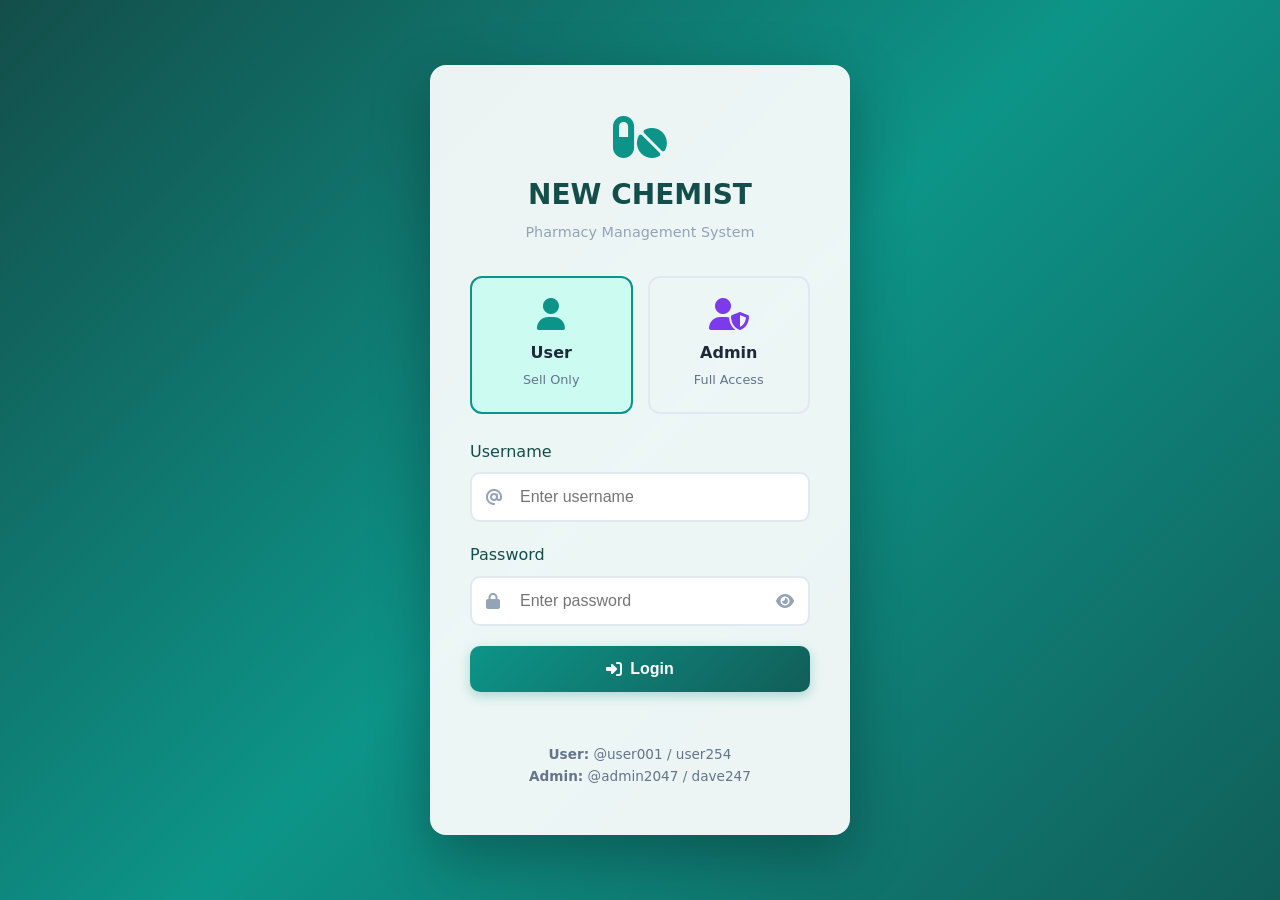
==== login.html @ 8d83b83c "Add files via upload" ====
<!DOCTYPE html>
<html lang="en">
<head>
    <meta charset="UTF-8">
    <meta name="viewport" content="width=device-width, initial-scale=1.0">
    <title>Login - New Chemist</title>
    <link rel="stylesheet" href="https://cdnjs.cloudflare.com/ajax/libs/font-awesome/6.5.1/css/all.min.css" />
    <link rel="stylesheet" href="style.css" />
    <style>
        body {
            background: linear-gradient(-45deg, #134e4a, #0d9488, #115e59, #0f766e);
            background-size: 400% 400%;
            animation: loginGradient 15s ease infinite;
        }
        
        @keyframes loginGradient {
            0% { background-position: 0% 50%; }
            50% { background-position: 100% 50%; }
            100% { background-position: 0% 50%; }
        }
        
        body::before {
            content: '';
            position: fixed;
            top: 0;
            left: 0;
            width: 100%;
            height: 100%;
            background: rgba(15, 23, 42, 0.5);
            z-index: -1;
        }
        
        .login-container {
            background: rgba(255, 255, 255, 0.92);
            box-shadow: 0 20px 60px rgba(0,0,0,0.3);
        }
        
        .role-selection {
            display: grid;
            grid-template-columns: 1fr 1fr;
            gap: 15px;
            margin-bottom: 25px;
        }
        .role-card {
            padding: 20px;
            border: 2px solid #e2e8f0;
            border-radius: 12px;
            text-align: center;
            cursor: pointer;
            transition: all 0.3s;
        }
        .role-card:hover {
            border-color: #0d9488;
            background: #f0fdfa;
        }
        .role-card.selected {
            border-color: #0d9488;
            background: #ccfbf1;
        }
        .role-card i {
            font-size: 2rem;
            margin-bottom: 10px;
            display: block;
        }
        .role-card.user-card i { color: #0d9488; }
        .role-card.admin-card i { color: #7c3aed; }
        .role-card span {
            display: block;
            font-weight: 600;
            color: #1e293b;
        }
        .role-card small {
            color: #64748b;
            font-size: 0.8rem;
        }
        .user-role { color: #0d9488; }
        .admin-role { color: #7c3aed; }
    </style>
</head>
<body>
    <div class="login-page">
        <div class="login-container">
            <div class="login-header">
                <i class="fa-solid fa-pills"></i>
                <h1>NEW CHEMIST</h1>
                <p>Pharmacy Management System</p>
            </div>

            <div class="role-selection">
                <div class="role-card user-card" onclick="selectRole('user')">
                    <i class="fa-solid fa-user"></i>
                    <span>User</span>
                    <small>Sell Only</small>
                </div>
                <div class="role-card admin-card" onclick="selectRole('admin')">
                    <i class="fa-solid fa-user-shield"></i>
                    <span>Admin</span>
                    <small>Full Access</small>
                </div>
            </div>

            <form id="loginForm" class="login-form">
                <div class="form-group">
                    <label>Username</label>
                    <div class="input-group">
                        <i class="fa-solid fa-at"></i>
                        <input type="text" id="username" placeholder="Enter username" required />
                    </div>
                </div>
                <div class="form-group">
                    <label>Password</label>
                    <div class="input-group">
                        <i class="fa-solid fa-lock"></i>
                        <input type="password" id="password" placeholder="Enter password" required />
                        <i class="fa-solid fa-eye toggle-password" onclick="togglePassword()"></i>
                    </div>
                </div>
                <button type="submit" class="btn-login">
                    <i class="fa-solid fa-sign-in-alt"></i> Login
                </button>
                <p id="loginError" class="error-message"></p>
            </form>

            <p style="text-align: center; margin-top: 20px; color: #64748b; font-size: 0.85rem;">
                <b>User:</b> @user001 / user254<br>
                <b>Admin:</b> @admin2047 / dave247
            </p>
        </div>
    </div>

    <script>
        // Clear any existing session when arriving at login page
        if (window.location.href.includes('login.html')) {
            localStorage.removeItem('isLoggedIn');
            localStorage.removeItem('role');
        }
        
        let selectedRole = 'user';
        
        function selectRole(role) {
            selectedRole = role;
            document.querySelectorAll('.role-card').forEach(card => card.classList.remove('selected'));
            if (role === 'user') {
                document.querySelector('.user-card').classList.add('selected');
            } else {
                document.querySelector('.admin-card').classList.add('selected');
            }
        }

        function togglePassword() {
            const passwordInput = document.getElementById('password');
            const toggleIcon = document.querySelector('.toggle-password');
            if (passwordInput.type === 'password') {
                passwordInput.type = 'text';
                toggleIcon.classList.remove('fa-eye');
                toggleIcon.classList.add('fa-eye-slash');
            } else {
                passwordInput.type = 'password';
                toggleIcon.classList.remove('fa-eye-slash');
                toggleIcon.classList.add('fa-eye');
            }
        }

        selectRole('user');

        document.getElementById('loginForm').addEventListener('submit', function(e) {
            e.preventDefault();
            
            const username = document.getElementById('username').value;
            const password = document.getElementById('password').value;
            const errorMessage = document.getElementById('loginError');

            const validUsers = {
                '@user001': 'user254',
                '@admin2047': 'dave247'
            };

            if (validUsers[username] && validUsers[username] === password) {
                const isAdmin = username === '@admin2047';
                localStorage.setItem('role', isAdmin ? 'admin' : 'user');
                localStorage.setItem('isLoggedIn', 'true');
                localStorage.setItem('username', username);
                
                // Small delay to ensure localStorage is saved
                setTimeout(function() {
                    window.location.href = 'index.html?t=' + new Date().getTime();
                }, 100);
            } else {
                errorMessage.textContent = 'Invalid username or password';
                setTimeout(() => { errorMessage.textContent = ''; }, 3000);
            }
        });
    </script>
</body>
</html>
---- style.css ----
/* ===== Login Page ===== */
.login-page {
  min-height: 100vh;
  display: flex;
  align-items: center;
  justify-content: center;
  background: linear-gradient(135deg, #134e4a 0%, #0d9488 50%, #115e59 100%);
  padding: 20px;
}

.login-container {
  background: var(--white);
  border-radius: 16px;
  padding: 48px 40px;
  width: 100%;
  max-width: 420px;
  box-shadow: 0 25px 50px -12px rgba(0,0,0,0.25);
  animation: slideUp 0.4s ease;
}

@keyframes slideUp {
  from { opacity: 0; transform: translateY(30px); }
  to { opacity: 1; transform: translateY(0); }
}

.login-header {
  text-align: center;
  margin-bottom: 32px;
}

.login-header i {
  font-size: 3rem;
  color: var(--primary);
  margin-bottom: 12px;
  display: block;
}

.login-header h1 {
  font-size: 1.75rem;
  font-weight: 700;
  color: var(--dark);
  margin-bottom: 4px;
}

.login-header p {
  color: var(--gray-400);
  font-size: 0.9rem;
}

.login-form .form-group {
  margin-bottom: 20px;
}

.login-form .form-group label {
  display: block;
  font-weight: 500;
  margin-bottom: 8px;
  color: var(--dark);
}

.input-group {
  position: relative;
}

.input-group i {
  position: absolute;
  left: 16px;
  top: 50%;
  transform: translateY(-50%);
  color: var(--gray-400);
  font-size: 1rem;
}

.input-group .toggle-password {
  position: absolute;
  right: 16px;
  left: auto;
  cursor: pointer;
  color: var(--gray-400);
}

.input-group .toggle-password:hover {
  color: var(--dark);
}

.input-group input {
  width: 100%;
  padding: 14px 48px;
  border: 2px solid var(--gray-200);
  border-radius: var(--radius);
  font-size: 1rem;
  transition: var(--transition);
}

.input-group input:focus {
  outline: none;
  border-color: var(--primary);
  box-shadow: 0 0 0 4px rgba(37, 99, 235, 0.1);
}

.btn-login {
  width: 100%;
  padding: 14px;
  background: linear-gradient(135deg, #0d9488, #115e59);
  color: var(--white);
  border: none;
  border-radius: var(--radius);
  font-size: 1rem;
  font-weight: 600;
  cursor: pointer;
  transition: var(--transition);
  display: flex;
  align-items: center;
  justify-content: center;
  gap: 8px;
  box-shadow: 0 4px 12px rgba(13,148,136,0.3);
}

.btn-login:hover {
  background: linear-gradient(135deg, #115e59, #134e4a);
  transform: translateY(-2px);
  box-shadow: 0 6px 16px rgba(13,148,136,0.4);
}

.error-message {
  color: var(--danger);
  text-align: center;
  margin-top: 12px;
  font-size: 0.875rem;
  min-height: 20px;
}

/* ===== CSS Variables ===== */
:root {
  --primary: #0d9488;
  --primary-dark: #0f766e;
  --primary-light: #14b8a6;
  --secondary: #64748b;
  --success: #10b981;
  --warning: #f59e0b;
  --danger: #ef4444;
  --dark: #134e4a;
  --light: #f0fdfa;
  --white: #ffffff;
  --gray-100: #f8fafc;
  --gray-200: #e2e8f0;
  --gray-300: #cbd5e1;
  --gray-400: #94a3b8;
  --shadow: 0 4px 6px -1px rgba(0,0,0,0.1), 0 2px 4px -1px rgba(0,0,0,0.06);
  --shadow-lg: 0 20px 25px -5px rgba(0,0,0,0.1), 0 10px 10px -5px rgba(0,0,0,0.04);
  --radius: 10px;
  --radius-lg: 16px;
  --transition: all 0.3s ease;
}

/* ===== Reset & Base ===== */
* {
  margin: 0;
  padding: 0;
  box-sizing: border-box;
}

body {
  font-family: 'Segoe UI', system-ui, -apple-system, sans-serif;
  background-color: var(--gray-100);
  color: var(--dark);
  line-height: 1.6;
}

/* Admin page background */
body.admin-page {
  background: linear-gradient(-45deg, #134e4a, #0d9488, #115e59, #0f766e);
  background-size: 400% 400%;
  animation: adminGradient 15s ease infinite;
}

@keyframes adminGradient {
  0% { background-position: 0% 50%; }
  50% { background-position: 100% 50%; }
  100% { background-position: 0% 50%; }
}

/* User page background */
body.user-page {
  background: linear-gradient(-45deg, #0d9488, #14b8a6, #2dd4bf, #5eead4);
  background-size: 400% 400%;
  animation: userGradient 15s ease infinite;
}

@keyframes userGradient {
  0% { background-position: 0% 50%; }
  50% { background-position: 100% 50%; }
  100% { background-position: 0% 50%; }
}

body::before {
  content: '';
  position: fixed;
  top: 0;
  left: 0;
  width: 100%;
  height: 100%;
  background: rgba(255, 255, 255, 0.85);
  z-index: -1;
}

/* ===== App Container ===== */
.app-container {
  display: flex;
  min-height: 100vh;
}

/* ===== Sidebar ===== */
.sidebar {
  width: 260px;
  background: linear-gradient(180deg, #115e59 0%, #134e4a 100%);
  color: var(--white);
  display: flex;
  flex-direction: column;
  position: fixed;
  height: 100vh;
  z-index: 100;
  box-shadow: 4px 0 15px rgba(0,0,0,0.1);
}

.logo {
  padding: 24px;
  display: flex;
  align-items: center;
  gap: 12px;
  font-size: 1.3rem;
  font-weight: 700;
  border-bottom: 1px solid rgba(255,255,255,0.15);
  background: rgba(255,255,255,0.05);
}

.logo i {
  color: #5eead4;
  font-size: 1.6rem;
}

.nav-menu {
  flex: 1;
  padding: 20px 12px;
  display: flex;
  flex-direction: column;
  gap: 4px;
}

.nav-item {
  display: flex;
  align-items: center;
  gap: 12px;
  padding: 14px 16px;
  color: var(--gray-400);
  text-decoration: none;
  border-radius: var(--radius);
  transition: var(--transition);
  font-weight: 500;
}

.nav-item i {
  width: 20px;
  text-align: center;
}

.nav-item:hover {
  background: rgba(255,255,255,0.05);
  color: var(--white);
}

.nav-item.active {
  background: var(--primary);
  color: var(--white);
  box-shadow: 0 2px 8px rgba(13,148,136,0.3);
}

.nav-item.active i {
  color: var(--white);
}

.sidebar-footer {
  padding: 20px;
  border-top: 1px solid rgba(255,255,255,0.1);
}

.user-info {
  display: flex;
  align-items: center;
  gap: 10px;
  color: var(--gray-400);
  font-size: 0.9rem;
  margin-bottom: 12px;
}

.user-info i {
  font-size: 1.5rem;
}

.logout-btn {
  width: 100%;
  display: flex;
  align-items: center;
  justify-content: center;
  gap: 8px;
  padding: 10px;
  background: rgba(239, 68, 68, 0.2);
  color: #f87171;
  border: 1px solid rgba(239, 68, 68, 0.3);
  border-radius: var(--radius);
  cursor: pointer;
  transition: var(--transition);
  font-size: 0.9rem;
}

.logout-btn:hover {
  background: rgba(239, 68, 68, 0.3);
  color: #fff;
}

/* ===== Main Content ===== */
.main-content {
  flex: 1;
  margin-left: 260px;
  padding: 24px;
  min-height: 100vh;
}

.page {
  display: none;
  animation: fadeIn 0.3s ease;
}

.page.active {
  display: block;
}

@keyframes fadeIn {
  from { opacity: 0; transform: translateY(10px); }
  to { opacity: 1; transform: translateY(0); }
}

/* ===== Page Header ===== */
.page-header {
  display: flex;
  justify-content: space-between;
  align-items: center;
  margin-bottom: 24px;
}

.page-header h1 {
  font-size: 1.75rem;
  font-weight: 600;
  color: var(--dark);
  display: flex;
  align-items: center;
  gap: 12px;
}

.page-header h1 i {
  color: var(--primary);
}

.date-display {
  color: var(--gray-400);
  font-size: 0.9rem;
}

/* ===== Dashboard Stats ===== */
.dashboard-stats {
  display: grid;
  grid-template-columns: repeat(auto-fit, minmax(240px, 1fr));
  gap: 20px;
  margin-bottom: 32px;
}

.stat-card {
  background: var(--white);
  border-radius: var(--radius-lg);
  padding: 24px;
  display: flex;
  align-items: center;
  gap: 16px;
  box-shadow: var(--shadow);
  transition: var(--transition);
}

.stat-card:hover {
  transform: translateY(-4px);
  box-shadow: var(--shadow-lg);
}

.stat-icon {
  width: 56px;
  height: 56px;
  border-radius: var(--radius);
  display: flex;
  align-items: center;
  justify-content: center;
  font-size: 1.5rem;
}

.stat-card.total-sales .stat-icon {
  background: linear-gradient(135deg, #0d9488, #115e59);
  color: var(--white);
}

.stat-card.daily .stat-icon {
  background: linear-gradient(135deg, #f59e0b, #d97706);
  color: var(--white);
}

.stat-card.monthly .stat-icon {
  background: linear-gradient(135deg, #10b981, #059669);
  color: var(--white);
}

.stat-card.yearly .stat-icon {
  background: linear-gradient(135deg, #0f766e, #134e4a);
  color: var(--white);
}

.stat-info {
  display: flex;
  flex-direction: column;
}

.stat-label {
  font-size: 0.875rem;
  color: var(--gray-400);
  font-weight: 500;
}

.stat-value {
  font-size: 1.5rem;
  font-weight: 700;
  color: var(--dark);
}

/* ===== Recent Sales Section ===== */
.recent-sales-section h2 {
  font-size: 1.25rem;
  font-weight: 600;
  margin-bottom: 16px;
  display: flex;
  align-items: center;
  gap: 10px;
}

.recent-sales-section h2 i {
  color: var(--primary);
}

/* ===== Tables ===== */
.table-container {
  background: var(--white);
  border-radius: var(--radius-lg);
  box-shadow: var(--shadow);
  overflow: hidden;
}

.data-table {
  width: 100%;
  border-collapse: collapse;
}

.data-table thead {
  background: var(--gray-100);
}

.data-table th {
  padding: 14px 16px;
  text-align: left;
  font-weight: 600;
  font-size: 0.875rem;
  color: var(--gray-400);
  text-transform: uppercase;
  letter-spacing: 0.05em;
}

.data-table td {
  padding: 14px 16px;
  border-bottom: 1px solid var(--gray-200);
}

.data-table tbody tr:hover {
  background: var(--gray-50);
}

.data-table tbody tr:last-child td {
  border-bottom: none;
}

/* ===== Sell Form ===== */
.sell-form-container {
  max-width: 600px;
  margin: 0 auto;
}

.form-card {
  background: var(--white);
  border-radius: var(--radius-lg);
  padding: 32px;
  box-shadow: var(--shadow);
}

.form-card h3 {
  font-size: 1.25rem;
  margin-bottom: 24px;
  padding-bottom: 16px;
  border-bottom: 1px solid var(--gray-200);
}

.form-group {
  margin-bottom: 20px;
}

.form-group label {
  display: block;
  font-weight: 500;
  margin-bottom: 8px;
  color: var(--dark);
}

.form-input, .form-select {
  width: 100%;
  padding: 12px 16px;
  border: 1px solid var(--gray-300);
  border-radius: var(--radius);
  font-size: 1rem;
  transition: var(--transition);
  background: var(--white);
}

.form-input:focus, .form-select:focus {
  outline: none;
  border-color: var(--primary);
  box-shadow: 0 0 0 3px rgba(37, 99, 235, 0.1);
}

.search-input {
  width: 100%;
  padding: 12px 16px;
  border: 1px solid var(--gray-300);
  border-radius: var(--radius);
  font-size: 1rem;
  margin-bottom: 12px;
}

.btn-search {
  display: inline-flex;
  align-items: center;
  gap: 8px;
  padding: 12px 20px;
  background: var(--primary);
  color: var(--white);
  border: none;
  border-radius: var(--radius);
  font-size: 1rem;
  font-weight: 500;
  cursor: pointer;
  transition: var(--transition);
  margin-bottom: 12px;
  margin-left: 8px;
}

.btn-search:hover {
  background: var(--primary-dark);
  transform: translateY(-1px);
}

.search-group {
  display: flex;
  align-items: center;
  gap: 8px;
}

.search-group .search-input {
  margin-bottom: 0;
  flex: 1;
}

.search-input-restock {
  margin-bottom: 8px;
}

/* ===== Buttons ===== */
.btn-primary {
  display: inline-flex;
  align-items: center;
  gap: 8px;
  padding: 12px 24px;
  background: linear-gradient(135deg, var(--primary), var(--primary-dark));
  color: var(--white);
  border: none;
  border-radius: var(--radius);
  font-size: 1rem;
  font-weight: 500;
  cursor: pointer;
  transition: var(--transition);
  box-shadow: 0 2px 8px rgba(13,148,136,0.3);
}

.btn-primary:hover {
  background: linear-gradient(135deg, var(--primary-dark), #115e59);
  transform: translateY(-2px);
  box-shadow: 0 4px 12px rgba(13,148,136,0.4);
}

.btn-secondary {
  display: inline-flex;
  align-items: center;
  gap: 8px;
  padding: 10px 20px;
  background: var(--primary);
  color: var(--white);
  border: none;
  border-radius: var(--radius);
  font-size: 0.9rem;
  font-weight: 500;
  cursor: pointer;
  transition: var(--transition);
}

.btn-secondary:hover {
  background: var(--primary-dark);
}

.btn-outline {
  display: inline-flex;
  align-items: center;
  gap: 8px;
  padding: 10px 20px;
  background: transparent;
  color: var(--gray-400);
  border: 1px solid var(--gray-300);
  border-radius: var(--radius);
  font-size: 0.9rem;
  font-weight: 500;
  cursor: pointer;
  transition: var(--transition);
}

.btn-outline:hover {
  border-color: var(--dark);
  color: var(--dark);
}

.btn-danger {
  background: var(--danger);
  color: var(--white);
}

.btn-danger:hover {
  background: #dc2626;
}

/* ===== Filters Section ===== */
.filters-section {
  background: var(--white);
  padding: 20px;
  border-radius: var(--radius-lg);
  margin-bottom: 24px;
  box-shadow: var(--shadow);
}

.date-filters {
  display: flex;
  align-items: flex-end;
  gap: 16px;
  flex-wrap: wrap;
}

.filter-group {
  display: flex;
  flex-direction: column;
  gap: 6px;
}

.filter-group label {
  font-size: 0.875rem;
  font-weight: 500;
  color: var(--gray-400);
}

/* ===== Inventory Stats ===== */
.inventory-stats {
  display: flex;
  gap: 24px;
  margin-bottom: 24px;
  flex-wrap: wrap;
}

.inv-stat {
  background: var(--white);
  padding: 20px 32px;
  border-radius: var(--radius-lg);
  box-shadow: var(--shadow);
  display: flex;
  flex-direction: column;
  align-items: center;
}

.inv-value {
  font-size: 1.75rem;
  font-weight: 700;
  color: var(--dark);
}

.inv-value.low-stock {
  color: var(--danger);
}

.inv-label {
  font-size: 0.875rem;
  color: var(--gray-400);
}

/* ===== Modal ===== */
.modal {
  display: none;
  position: fixed;
  top: 0;
  left: 0;
  width: 100%;
  height: 100%;
  background: rgba(0,0,0,0.5);
  z-index: 1000;
  align-items: center;
  justify-content: center;
}

.modal.active {
  display: flex;
}

.modal-content {
  background: var(--white);
  border-radius: var(--radius-lg);
  width: 100%;
  max-width: 500px;
  max-height: 90vh;
  overflow-y: auto;
  box-shadow: var(--shadow-lg);
}

.modal-header {
  display: flex;
  justify-content: space-between;
  align-items: center;
  padding: 20px 24px;
  border-bottom: 1px solid var(--gray-200);
}

.modal-header h2 {
  font-size: 1.25rem;
  font-weight: 600;
}

.close-modal {
  background: none;
  border: none;
  font-size: 1.5rem;
  color: var(--gray-400);
  cursor: pointer;
  padding: 4px;
  line-height: 1;
}

.close-modal:hover {
  color: var(--dark);
}

#drugForm {
  padding: 24px;
}

.form-row {
  display: grid;
  grid-template-columns: 1fr 1fr;
  gap: 16px;
}

.form-actions {
  display: flex;
  gap: 12px;
  margin-top: 24px;
}

.form-actions .btn-primary {
  flex: 1;
}

/* ===== Table Actions ===== */
.action-btns {
  display: flex;
  gap: 8px;
}

.action-btn {
  padding: 6px 12px;
  border: none;
  border-radius: 4px;
  font-size: 0.8rem;
  cursor: pointer;
  transition: var(--transition);
}

.action-btn.edit {
  background: var(--warning);
  color: var(--dark);
}

.action-btn.delete {
  background: var(--danger);
  color: var(--white);
}

.action-btn:hover {
  opacity: 0.9;
}

/* ===== Stock Status ===== */
.stock-status {
  display: inline-block;
  padding: 4px 8px;
  border-radius: 4px;
  font-size: 0.75rem;
  font-weight: 500;
}

.stock-status.in-stock {
  background: #d1fae5;
  color: #065f46;
}

.stock-status.low-stock {
  background: #fef3c7;
  color: #92400e;
}

.stock-status.out-of-stock {
  background: #fee2e2;
  color: #991b1b;
}

/* ===== Responsive ===== */
@media (max-width: 768px) {
  .sidebar {
    position: fixed;
    left: -80px;
    width: 80px;
    z-index: 1000;
    background: rgba(17, 94, 89, 0.95);
  }
  
  .show-sidebar {
    left: 0;
  }
  
  .logo {
    justify-content: center;
    background: rgba(13, 148, 136, 0.9);
  }
  
  .nav-item {
    justify-content: center;
    padding: 14px;
    flex-direction: column;
    gap: 4px;
    font-size: 0.75rem;
    color: #fff;
  }
  
  .nav-item i {
    font-size: 1.25rem;
    color: #5eead4;
  }
  
  .nav-item:hover, .nav-item.active {
    background: rgba(13, 148, 136, 0.8);
  }
  
  .nav-item.active i {
    color: #fff;
  }
  
  .logo i {
    color: #fff;
  }
  
  .logo span {
    display: none;
  }
  
  .nav-item span, .user-info span, .logout-btn span {
    display: none;
  }
  
  .user-info {
    justify-content: center;
    color: #fff;
  }
  
  .user-info i {
    color: #5eead4;
  }
  
  .logout-btn {
    justify-content: center;
    color: #fca5a5;
  }
  
  .logout-btn i {
    color: #fca5a5;
  }
  
  .main-content {
    margin-left: 0;
  }
  
  .page-header h1 {
    font-size: 1.25rem;
  }
  
  .dashboard-stats {
    grid-template-columns: 1fr;
  }
  
  .table-container {
    overflow-x: auto;
  }
  
  .data-table {
    font-size: 0.75rem;
  }
  
  .form-input, .form-select {
    padding: 12px;
    font-size: 16px;
  }
}

/* ===== Date Group Header ===== */
.date-group-header {
  background: var(--gray-100) !important;
  font-weight: 600;
}

.date-group-header td {
  padding: 10px 16px !important;
  color: var(--dark);
}

/* ===== Filter Buttons ===== */
.filter-buttons {
  display: flex;
  gap: 10px;
  margin-bottom: 20px;
  flex-wrap: wrap;
}

.filter-btn {
  padding: 8px 16px;
  border: 1px solid var(--gray-300);
  background: var(--white);
  border-radius: 20px;
  cursor: pointer;
  font-size: 0.875rem;
  transition: var(--transition);
}

.filter-btn:hover, .filter-btn.active {
  background: var(--primary);
  color: var(--white);
  border-color: var(--primary);
}

/* ===== Expiry Status ===== */
.expiry-expired { color: var(--danger); font-weight: 600; }
.expiry-soon { color: var(--warning); font-weight: 600; }
.expiry-ok { color: var(--success); font-weight: 600; }

.status-badge {
  display: inline-block;
  padding: 4px 10px;
  border-radius: 12px;
  font-size: 0.75rem;
  font-weight: 500;
}

.status-expired { background: #fee2e2; color: #dc2626; }
.status-soon { background: #fef3c7; color: #d97706; }
.status-ok { background: #d1fae5; color: #059669; }

/* ===== Stock Status ===== */
.stock-status {
  display: inline-block;
  padding: 4px 10px;
  border-radius: 4px;
  font-size: 0.75rem;
  font-weight: 500;
}

.stock-status.stock-high { background: #d1fae5; color: #059669; }
.stock-status.stock-medium { background: #fef3c7; color: #d97706; }
.stock-status.stock-low { background: #fee2e2; color: #dc2626; }
.stock-status.stock-out { background: #fee2e2; color: #991b1b; }

/* ===== Low Stock Notice ===== */
.low-stock-notice {
  background: #fef2f2;
  border: 1px solid #fecaca;
  border-radius: 8px;
  padding: 16px;
  margin-bottom: 20px;
}

.low-stock-notice h3 {
  color: var(--danger);
  margin-bottom: 10px;
  font-size: 1rem;
  display: flex;
  align-items: center;
  gap: 8px;
}

.low-stock-notice ul {
  color: var(--gray-500);
  padding-left: 20px;
}

.low-stock-notice li {
  margin-bottom: 5px;
}

/* ===== Search Group ===== */
.search-group {
  margin-bottom: 20px;
}

.search-input {
  width: 100%;
  padding: 12px 16px;
  border: 1px solid var(--gray-300);
  border-radius: var(--radius);
  font-size: 1rem;
}

/* ===== Admin Only Elements ===== */
.admin-only {
  display: none;
}
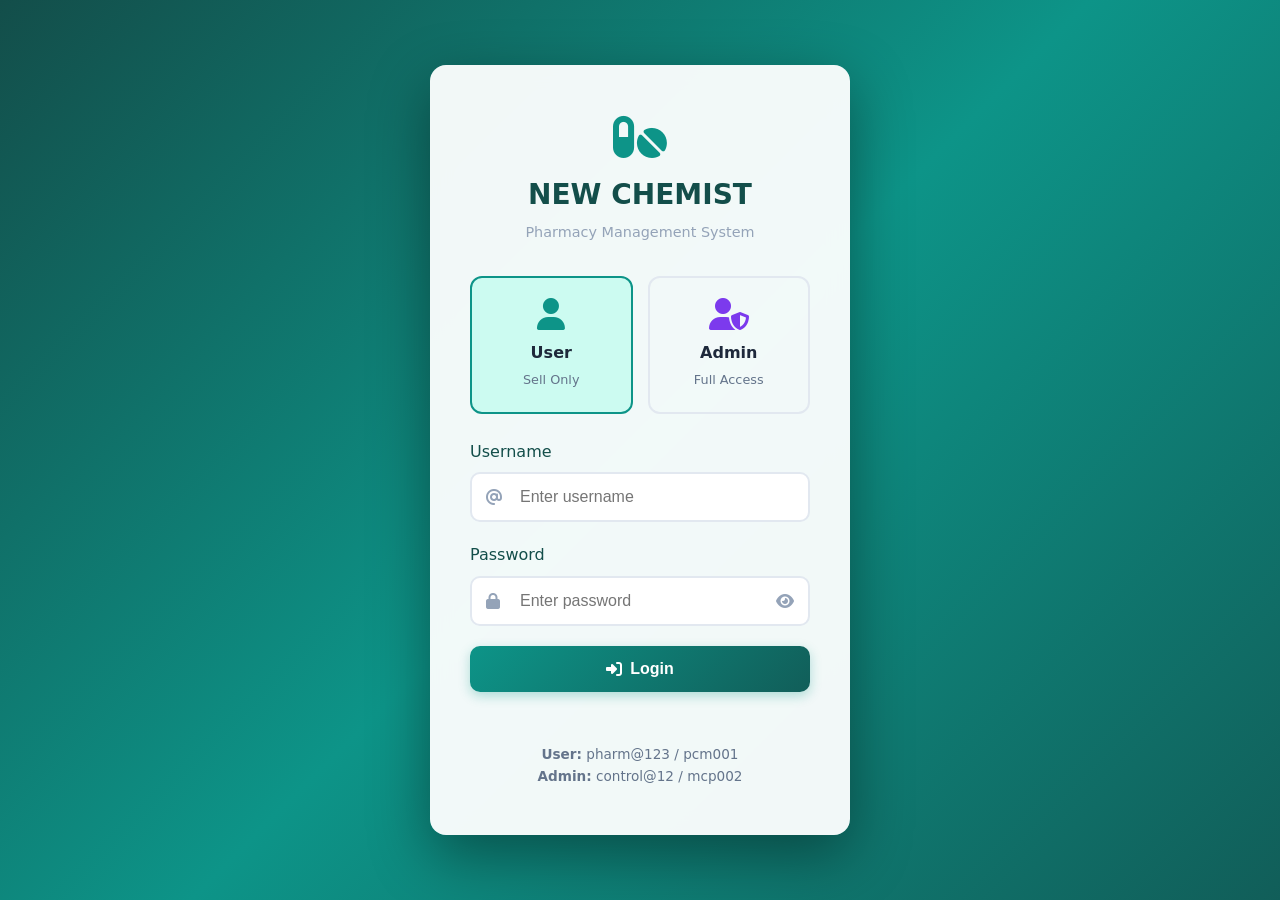
==== commit a566d98b: "Update login page styles and user credentials" ====
--- a/login.html
+++ b/login.html
@@ -8,15 +8,12 @@
     <link rel="stylesheet" href="style.css" />
     <style>
         body {
-            background: linear-gradient(-45deg, #134e4a, #0d9488, #115e59, #0f766e);
-            background-size: 400% 400%;
-            animation: loginGradient 15s ease infinite;
-        }
-        
-        @keyframes loginGradient {
-            0% { background-position: 0% 50%; }
-            50% { background-position: 100% 50%; }
-            100% { background-position: 0% 50%; }
+            background-image: url('image.jpg');
+            background-size: cover;
+            background-position: center;
+            background-repeat: no-repeat;
+            background-attachment: fixed;
+            margin: 0;
         }
         
         body::before {
@@ -26,13 +23,14 @@
             left: 0;
             width: 100%;
             height: 100%;
-            background: rgba(15, 23, 42, 0.5);
+            background: rgba(0, 0, 0, 0.4);
             z-index: -1;
         }
         
         .login-container {
-            background: rgba(255, 255, 255, 0.92);
-            box-shadow: 0 20px 60px rgba(0,0,0,0.3);
+            background: rgba(255, 255, 255, 0.95);
+            box-shadow: 0 20px 60px rgba(0,0,0,0.4);
+            backdrop-filter: blur(10px);
         }
         
         .role-selection {
@@ -122,8 +120,8 @@
             </form>
 
             <p style="text-align: center; margin-top: 20px; color: #64748b; font-size: 0.85rem;">
-                <b>User:</b> @user001 / user254<br>
-                <b>Admin:</b> @admin2047 / dave247
+                <b>User:</b> pharm@123 / pcm001<br>
+                <b>Admin:</b> control@12 / mcp002
             </p>
         </div>
     </div>
@@ -171,8 +169,8 @@
             const errorMessage = document.getElementById('loginError');
 
             const validUsers = {
-                '@user001': 'user254',
-                '@admin2047': 'dave247'
+                'pharm@123': 'pcm001',
+                'control@12': 'mcp002'
             };
 
             if (validUsers[username] && validUsers[username] === password) {
@@ -192,4 +190,4 @@
         });
     </script>
 </body>
-</html>+</html>
--- a/style.css
+++ b/style.css
@@ -169,28 +169,20 @@
 
 /* Admin page background */
 body.admin-page {
-  background: linear-gradient(-45deg, #134e4a, #0d9488, #115e59, #0f766e);
-  background-size: 400% 400%;
-  animation: adminGradient 15s ease infinite;
-}
-
-@keyframes adminGradient {
-  0% { background-position: 0% 50%; }
-  50% { background-position: 100% 50%; }
-  100% { background-position: 0% 50%; }
+  background-image: url('image.avif'), url('image.jpg');
+  background-size: cover;
+  background-position: center;
+  background-repeat: no-repeat;
+  background-attachment: fixed;
 }
 
 /* User page background */
 body.user-page {
-  background: linear-gradient(-45deg, #0d9488, #14b8a6, #2dd4bf, #5eead4);
-  background-size: 400% 400%;
-  animation: userGradient 15s ease infinite;
-}
-
-@keyframes userGradient {
-  0% { background-position: 0% 50%; }
-  50% { background-position: 100% 50%; }
-  100% { background-position: 0% 50%; }
+  background-image: url('image.avif'), url('image.jpg');
+  background-size: cover;
+  background-position: center;
+  background-repeat: no-repeat;
+  background-attachment: fixed;
 }
 
 body::before {
@@ -200,7 +192,7 @@
   left: 0;
   width: 100%;
   height: 100%;
-  background: rgba(255, 255, 255, 0.85);
+  background: rgba(255, 255, 255, 0.75);
   z-index: -1;
 }
 
@@ -1050,4 +1042,4 @@
 /* ===== Admin Only Elements ===== */
 .admin-only {
   display: none;
-}+}
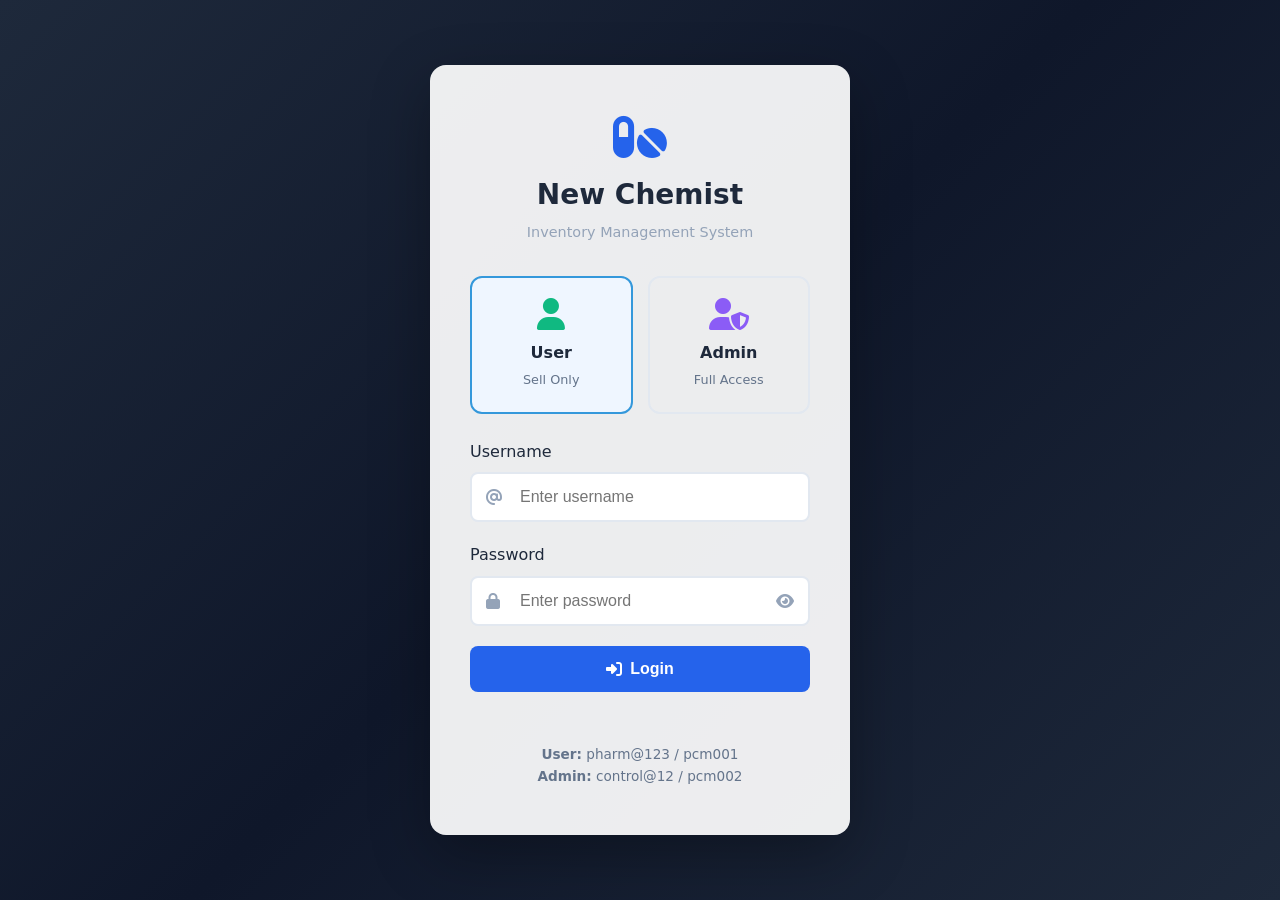
==== commit 17402b06: "Add files via upload" ====
--- a/login.html
+++ b/login.html
@@ -8,12 +8,15 @@
     <link rel="stylesheet" href="style.css" />
     <style>
         body {
-            background-image: url('image.jpg');
-            background-size: cover;
-            background-position: center;
-            background-repeat: no-repeat;
-            background-attachment: fixed;
-            margin: 0;
+            background: linear-gradient(-45deg, #1e3a8a, #1e40af, #3730a3, #4338ca);
+            background-size: 400% 400%;
+            animation: loginGradient 15s ease infinite;
+        }
+        
+        @keyframes loginGradient {
+            0% { background-position: 0% 50%; }
+            50% { background-position: 100% 50%; }
+            100% { background-position: 0% 50%; }
         }
         
         body::before {
@@ -23,14 +26,13 @@
             left: 0;
             width: 100%;
             height: 100%;
-            background: rgba(0, 0, 0, 0.4);
+            background: rgba(15, 23, 42, 0.5);
             z-index: -1;
         }
         
         .login-container {
-            background: rgba(255, 255, 255, 0.95);
-            box-shadow: 0 20px 60px rgba(0,0,0,0.4);
-            backdrop-filter: blur(10px);
+            background: rgba(255, 255, 255, 0.92);
+            box-shadow: 0 20px 60px rgba(0,0,0,0.3);
         }
         
         .role-selection {
@@ -48,20 +50,20 @@
             transition: all 0.3s;
         }
         .role-card:hover {
-            border-color: #0d9488;
-            background: #f0fdfa;
+            border-color: #3498db;
+            background: #f8fafc;
         }
         .role-card.selected {
-            border-color: #0d9488;
-            background: #ccfbf1;
+            border-color: #3498db;
+            background: #eff6ff;
         }
         .role-card i {
             font-size: 2rem;
             margin-bottom: 10px;
             display: block;
         }
-        .role-card.user-card i { color: #0d9488; }
-        .role-card.admin-card i { color: #7c3aed; }
+        .role-card.user-card i { color: #10b981; }
+        .role-card.admin-card i { color: #8b5cf6; }
         .role-card span {
             display: block;
             font-weight: 600;
@@ -71,8 +73,8 @@
             color: #64748b;
             font-size: 0.8rem;
         }
-        .user-role { color: #0d9488; }
-        .admin-role { color: #7c3aed; }
+        .user-role { color: #10b981; }
+        .admin-role { color: #8b5cf6; }
     </style>
 </head>
 <body>
@@ -80,8 +82,8 @@
         <div class="login-container">
             <div class="login-header">
                 <i class="fa-solid fa-pills"></i>
-                <h1>NEW CHEMIST</h1>
-                <p>Pharmacy Management System</p>
+                <h1>New Chemist</h1>
+                <p>Inventory Management System</p>
             </div>
 
             <div class="role-selection">
@@ -121,7 +123,7 @@
 
             <p style="text-align: center; margin-top: 20px; color: #64748b; font-size: 0.85rem;">
                 <b>User:</b> pharm@123 / pcm001<br>
-                <b>Admin:</b> control@12 / mcp002
+                <b>Admin:</b> control@12 / pcm002
             </p>
         </div>
     </div>
@@ -170,11 +172,11 @@
 
             const validUsers = {
                 'pharm@123': 'pcm001',
-                'control@12': 'mcp002'
+                'control@12': 'pcm002'
             };
 
             if (validUsers[username] && validUsers[username] === password) {
-                const isAdmin = username === '@admin2047';
+                const isAdmin = username === 'control@12';
                 localStorage.setItem('role', isAdmin ? 'admin' : 'user');
                 localStorage.setItem('isLoggedIn', 'true');
                 localStorage.setItem('username', username);
@@ -190,4 +192,4 @@
         });
     </script>
 </body>
-</html>
+</html>
--- a/style.css
+++ b/style.css
@@ -4,7 +4,7 @@
   display: flex;
   align-items: center;
   justify-content: center;
-  background: linear-gradient(135deg, #134e4a 0%, #0d9488 50%, #115e59 100%);
+  background: linear-gradient(135deg, #1e293b 0%, #0f172a 50%, #1e293b 100%);
   padding: 20px;
 }
 
@@ -101,7 +101,7 @@
 .btn-login {
   width: 100%;
   padding: 14px;
-  background: linear-gradient(135deg, #0d9488, #115e59);
+  background: var(--primary);
   color: var(--white);
   border: none;
   border-radius: var(--radius);
@@ -113,13 +113,11 @@
   align-items: center;
   justify-content: center;
   gap: 8px;
-  box-shadow: 0 4px 12px rgba(13,148,136,0.3);
 }
 
 .btn-login:hover {
-  background: linear-gradient(135deg, #115e59, #134e4a);
+  background: var(--primary-dark);
   transform: translateY(-2px);
-  box-shadow: 0 6px 16px rgba(13,148,136,0.4);
 }
 
 .error-message {
@@ -132,25 +130,24 @@
 
 /* ===== CSS Variables ===== */
 :root {
-  --primary: #0d9488;
-  --primary-dark: #0f766e;
-  --primary-light: #14b8a6;
+  --primary: #2563eb;
+  --primary-dark: #1d4ed8;
   --secondary: #64748b;
   --success: #10b981;
   --warning: #f59e0b;
   --danger: #ef4444;
-  --dark: #134e4a;
-  --light: #f0fdfa;
+  --dark: #1e293b;
+  --light: #f8fafc;
   --white: #ffffff;
-  --gray-100: #f8fafc;
+  --gray-100: #f1f5f9;
   --gray-200: #e2e8f0;
   --gray-300: #cbd5e1;
   --gray-400: #94a3b8;
-  --shadow: 0 4px 6px -1px rgba(0,0,0,0.1), 0 2px 4px -1px rgba(0,0,0,0.06);
-  --shadow-lg: 0 20px 25px -5px rgba(0,0,0,0.1), 0 10px 10px -5px rgba(0,0,0,0.04);
-  --radius: 10px;
-  --radius-lg: 16px;
-  --transition: all 0.3s ease;
+  --shadow: 0 1px 3px rgba(0,0,0,0.1), 0 1px 2px rgba(0,0,0,0.06);
+  --shadow-lg: 0 10px 15px -3px rgba(0,0,0,0.1), 0 4px 6px -2px rgba(0,0,0,0.05);
+  --radius: 8px;
+  --radius-lg: 12px;
+  --transition: all 0.2s ease;
 }
 
 /* ===== Reset & Base ===== */
@@ -169,20 +166,28 @@
 
 /* Admin page background */
 body.admin-page {
-  background-image: url('image.avif'), url('image.jpg');
-  background-size: cover;
-  background-position: center;
-  background-repeat: no-repeat;
-  background-attachment: fixed;
+  background: linear-gradient(-45deg, #1e3a8a, #1e40af, #3730a3, #4338ca);
+  background-size: 400% 400%;
+  animation: adminGradient 15s ease infinite;
+}
+
+@keyframes adminGradient {
+  0% { background-position: 0% 50%; }
+  50% { background-position: 100% 50%; }
+  100% { background-position: 0% 50%; }
 }
 
 /* User page background */
 body.user-page {
-  background-image: url('image.avif'), url('image.jpg');
-  background-size: cover;
-  background-position: center;
-  background-repeat: no-repeat;
-  background-attachment: fixed;
+  background: linear-gradient(-45deg, #047857, #059669, #0d9488, #14b8a6);
+  background-size: 400% 400%;
+  animation: userGradient 15s ease infinite;
+}
+
+@keyframes userGradient {
+  0% { background-position: 0% 50%; }
+  50% { background-position: 100% 50%; }
+  100% { background-position: 0% 50%; }
 }
 
 body::before {
@@ -192,7 +197,7 @@
   left: 0;
   width: 100%;
   height: 100%;
-  background: rgba(255, 255, 255, 0.75);
+  background: rgba(255, 255, 255, 0.85);
   z-index: -1;
 }
 
@@ -205,14 +210,13 @@
 /* ===== Sidebar ===== */
 .sidebar {
   width: 260px;
-  background: linear-gradient(180deg, #115e59 0%, #134e4a 100%);
+  background: linear-gradient(180deg, var(--dark) 0%, #0f172a 100%);
   color: var(--white);
   display: flex;
   flex-direction: column;
   position: fixed;
   height: 100vh;
   z-index: 100;
-  box-shadow: 4px 0 15px rgba(0,0,0,0.1);
 }
 
 .logo {
@@ -220,15 +224,14 @@
   display: flex;
   align-items: center;
   gap: 12px;
-  font-size: 1.3rem;
+  font-size: 1.5rem;
   font-weight: 700;
-  border-bottom: 1px solid rgba(255,255,255,0.15);
-  background: rgba(255,255,255,0.05);
+  border-bottom: 1px solid rgba(255,255,255,0.1);
 }
 
 .logo i {
-  color: #5eead4;
-  font-size: 1.6rem;
+  color: var(--primary);
+  font-size: 1.8rem;
 }
 
 .nav-menu {
@@ -263,11 +266,6 @@
 
 .nav-item.active {
   background: var(--primary);
-  color: var(--white);
-  box-shadow: 0 2px 8px rgba(13,148,136,0.3);
-}
-
-.nav-item.active i {
   color: var(--white);
 }
 
@@ -393,12 +391,12 @@
 }
 
 .stat-card.total-sales .stat-icon {
-  background: linear-gradient(135deg, #0d9488, #115e59);
+  background: linear-gradient(135deg, #f59e0b, #d97706);
   color: var(--white);
 }
 
 .stat-card.daily .stat-icon {
-  background: linear-gradient(135deg, #f59e0b, #d97706);
+  background: linear-gradient(135deg, #f97316, #ea580c);
   color: var(--white);
 }
 
@@ -408,7 +406,7 @@
 }
 
 .stat-card.yearly .stat-icon {
-  background: linear-gradient(135deg, #0f766e, #134e4a);
+  background: linear-gradient(135deg, #8b5cf6, #7c3aed);
   color: var(--white);
 }
 
@@ -582,7 +580,7 @@
   align-items: center;
   gap: 8px;
   padding: 12px 24px;
-  background: linear-gradient(135deg, var(--primary), var(--primary-dark));
+  background: var(--primary);
   color: var(--white);
   border: none;
   border-radius: var(--radius);
@@ -590,13 +588,11 @@
   font-weight: 500;
   cursor: pointer;
   transition: var(--transition);
-  box-shadow: 0 2px 8px rgba(13,148,136,0.3);
 }
 
 .btn-primary:hover {
-  background: linear-gradient(135deg, var(--primary-dark), #115e59);
-  transform: translateY(-2px);
-  box-shadow: 0 4px 12px rgba(13,148,136,0.4);
+  background: var(--primary-dark);
+  transform: translateY(-1px);
 }
 
 .btn-secondary {
@@ -843,7 +839,7 @@
     left: -80px;
     width: 80px;
     z-index: 1000;
-    background: rgba(17, 94, 89, 0.95);
+    background: rgba(30, 41, 59, 0.95);
   }
   
   .show-sidebar {
@@ -852,7 +848,7 @@
   
   .logo {
     justify-content: center;
-    background: rgba(13, 148, 136, 0.9);
+    background: rgba(37, 99, 235, 0.9);
   }
   
   .nav-item {
@@ -866,11 +862,11 @@
   
   .nav-item i {
     font-size: 1.25rem;
-    color: #5eead4;
+    color: #60a5fa;
   }
   
   .nav-item:hover, .nav-item.active {
-    background: rgba(13, 148, 136, 0.8);
+    background: rgba(37, 99, 235, 0.8);
   }
   
   .nav-item.active i {
@@ -895,7 +891,7 @@
   }
   
   .user-info i {
-    color: #5eead4;
+    color: #60a5fa;
   }
   
   .logout-btn {
@@ -1042,4 +1038,4 @@
 /* ===== Admin Only Elements ===== */
 .admin-only {
   display: none;
-}
+}
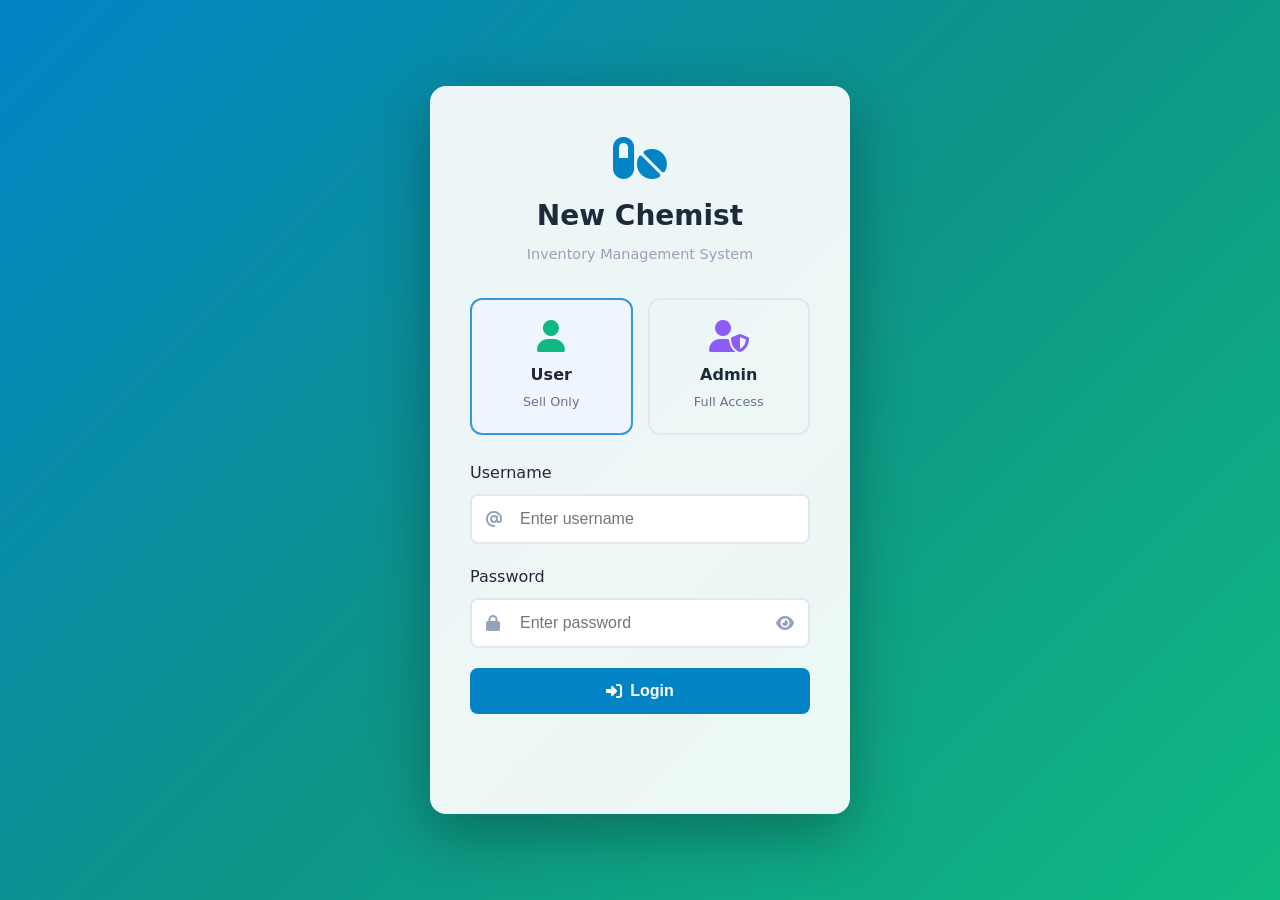
==== commit 379ed429: "Remove hardcoded user credentials from login.html Removed hardcoded user credentials from login page" ====
--- a/login.html
+++ b/login.html
@@ -122,10 +122,7 @@
             </form>
 
             <p style="text-align: center; margin-top: 20px; color: #64748b; font-size: 0.85rem;">
-                <b>User:</b> pharm@123 / pcm001<br>
-                <b>Admin:</b> control@12 / pcm002
-            </p>
-        </div>
+              
     </div>
 
     <script>
@@ -192,4 +189,4 @@
         });
     </script>
 </body>
-</html>+</html>
--- a/style.css
+++ b/style.css
@@ -4,7 +4,7 @@
   display: flex;
   align-items: center;
   justify-content: center;
-  background: linear-gradient(135deg, #1e293b 0%, #0f172a 50%, #1e293b 100%);
+  background: linear-gradient(135deg, #0284c7 0%, #0d9488 50%, #10b981 100%);
   padding: 20px;
 }
 
@@ -130,8 +130,8 @@
 
 /* ===== CSS Variables ===== */
 :root {
-  --primary: #2563eb;
-  --primary-dark: #1d4ed8;
+  --primary: #0284c7;
+  --primary-dark: #0369a1;
   --secondary: #64748b;
   --success: #10b981;
   --warning: #f59e0b;
@@ -139,7 +139,7 @@
   --dark: #1e293b;
   --light: #f8fafc;
   --white: #ffffff;
-  --gray-100: #f1f5f9;
+  --gray-100: #f0f9ff;
   --gray-200: #e2e8f0;
   --gray-300: #cbd5e1;
   --gray-400: #94a3b8;
@@ -166,7 +166,7 @@
 
 /* Admin page background */
 body.admin-page {
-  background: linear-gradient(-45deg, #1e3a8a, #1e40af, #3730a3, #4338ca);
+  background: linear-gradient(-45deg, #0f172a, #1e293b, #0f766e, #115e59);
   background-size: 400% 400%;
   animation: adminGradient 15s ease infinite;
 }
@@ -179,7 +179,7 @@
 
 /* User page background */
 body.user-page {
-  background: linear-gradient(-45deg, #047857, #059669, #0d9488, #14b8a6);
+  background: linear-gradient(-45deg, #10b981, #0d9488, #0ea5e9, #0284c7);
   background-size: 400% 400%;
   animation: userGradient 15s ease infinite;
 }
@@ -197,7 +197,7 @@
   left: 0;
   width: 100%;
   height: 100%;
-  background: rgba(255, 255, 255, 0.85);
+  background: rgba(240, 249, 255, 0.85);
   z-index: -1;
 }
 
@@ -210,7 +210,7 @@
 /* ===== Sidebar ===== */
 .sidebar {
   width: 260px;
-  background: linear-gradient(180deg, var(--dark) 0%, #0f172a 100%);
+  background: linear-gradient(180deg, #0f172a 0%, #0f766e 100%);
   color: var(--white);
   display: flex;
   flex-direction: column;
@@ -1038,4 +1038,4 @@
 /* ===== Admin Only Elements ===== */
 .admin-only {
   display: none;
-}+}
